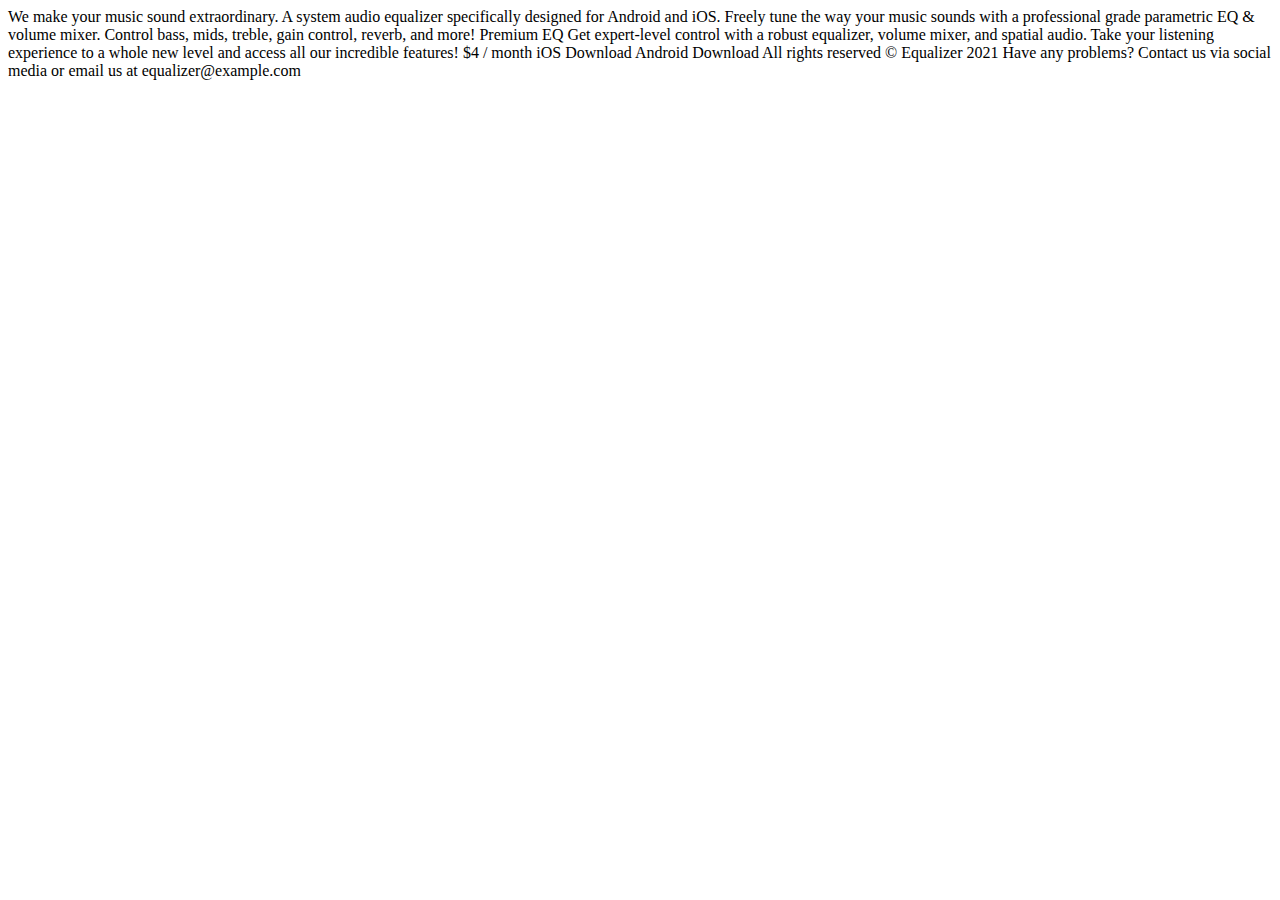
==== starter-code/index.html @ 19bcc017 "files added" ====
<!DOCTYPE html>
<html lang="en">
<head>
  <meta charset="UTF-8">
  <meta name="viewport" content="width=device-width, initial-scale=1.0">

  <link rel="icon" type="image/png" sizes="32x32" href="./assets/favicon-32x32.png">
  
  <title>Frontend Mentor | Equalizer landing page</title>
</head>
<body>

  We make your music sound extraordinary.

  A system audio equalizer specifically designed for Android and iOS. Freely tune the 
  way your music sounds with a professional grade parametric EQ & volume mixer. Control 
  bass, mids, treble, gain control, reverb, and more!

  Premium EQ

  Get expert-level control with a robust equalizer, volume mixer, and spatial audio. Take 
  your listening experience to a whole new level and access all our incredible features!

  $4 / month

  iOS Download
  Android Download

  All rights reserved © Equalizer 2021
  Have any problems? Contact us via social media or email us at equalizer@example.com

</body>
</html>
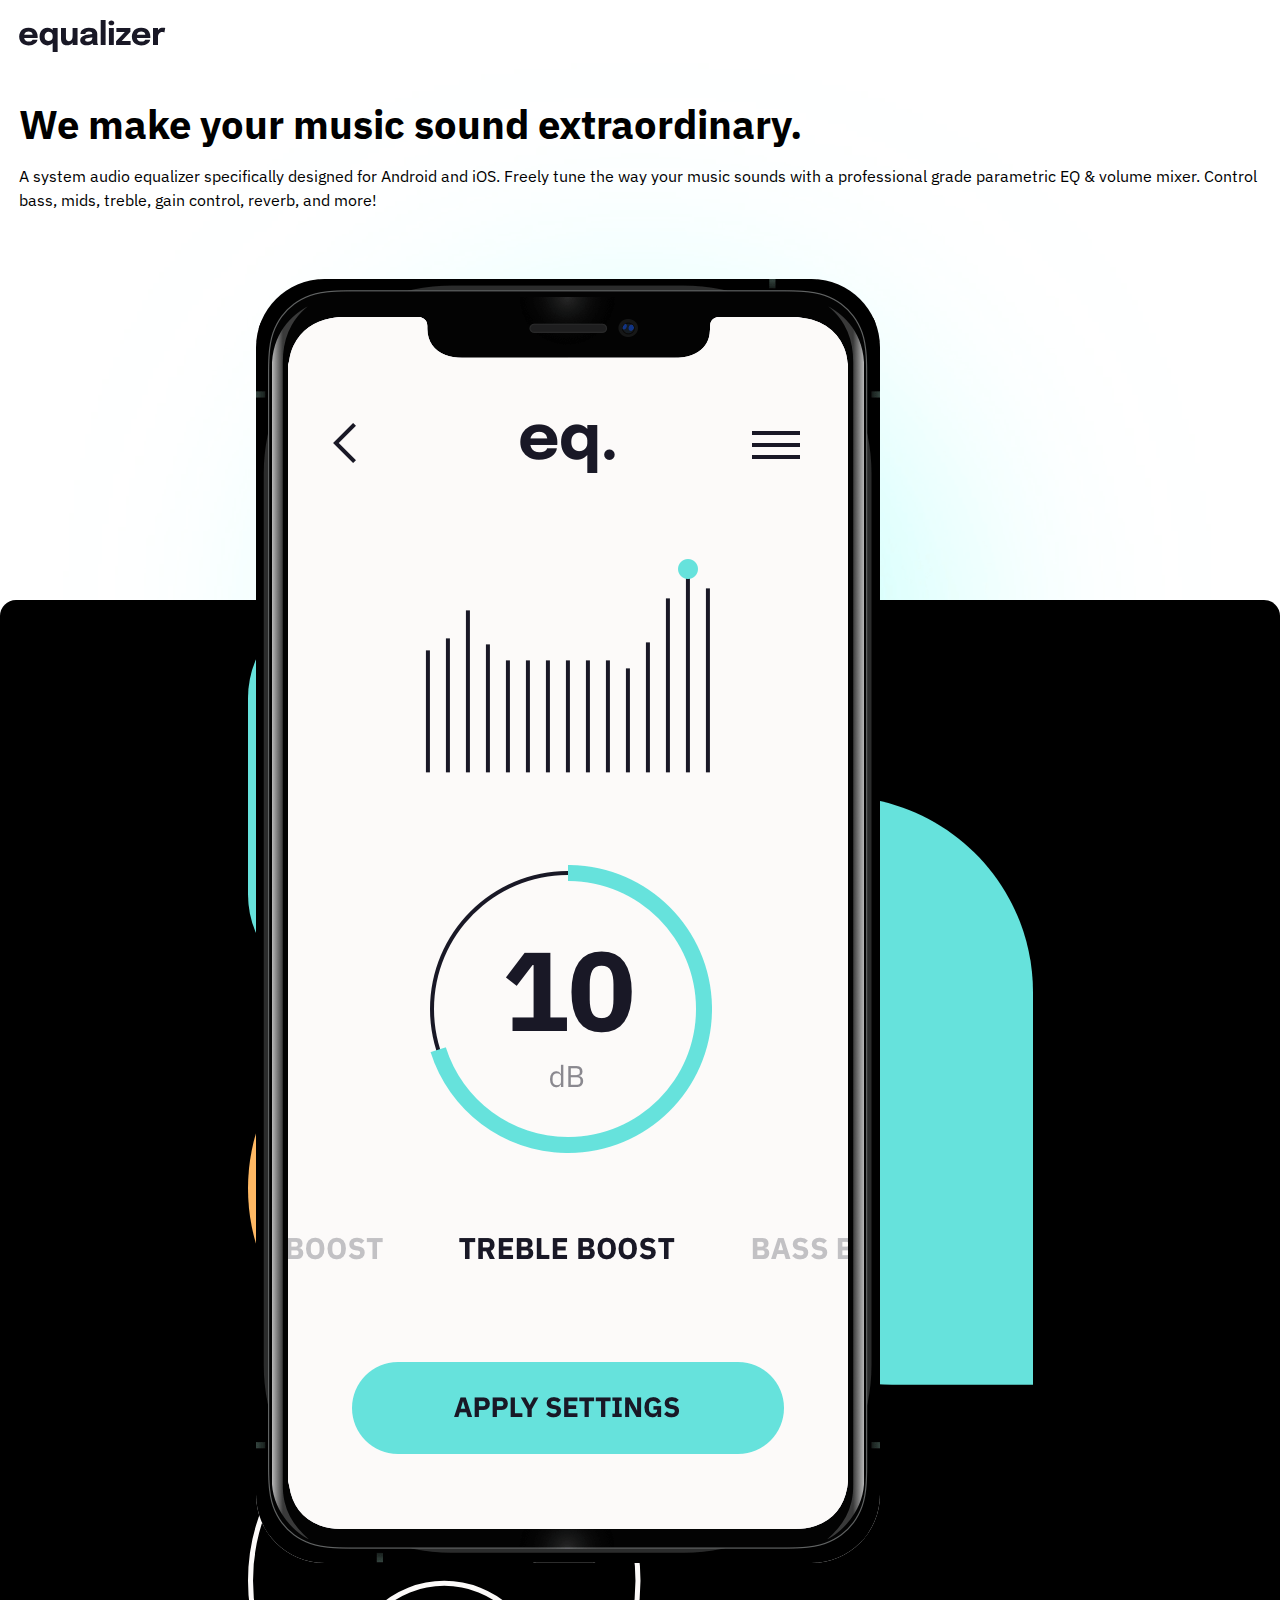
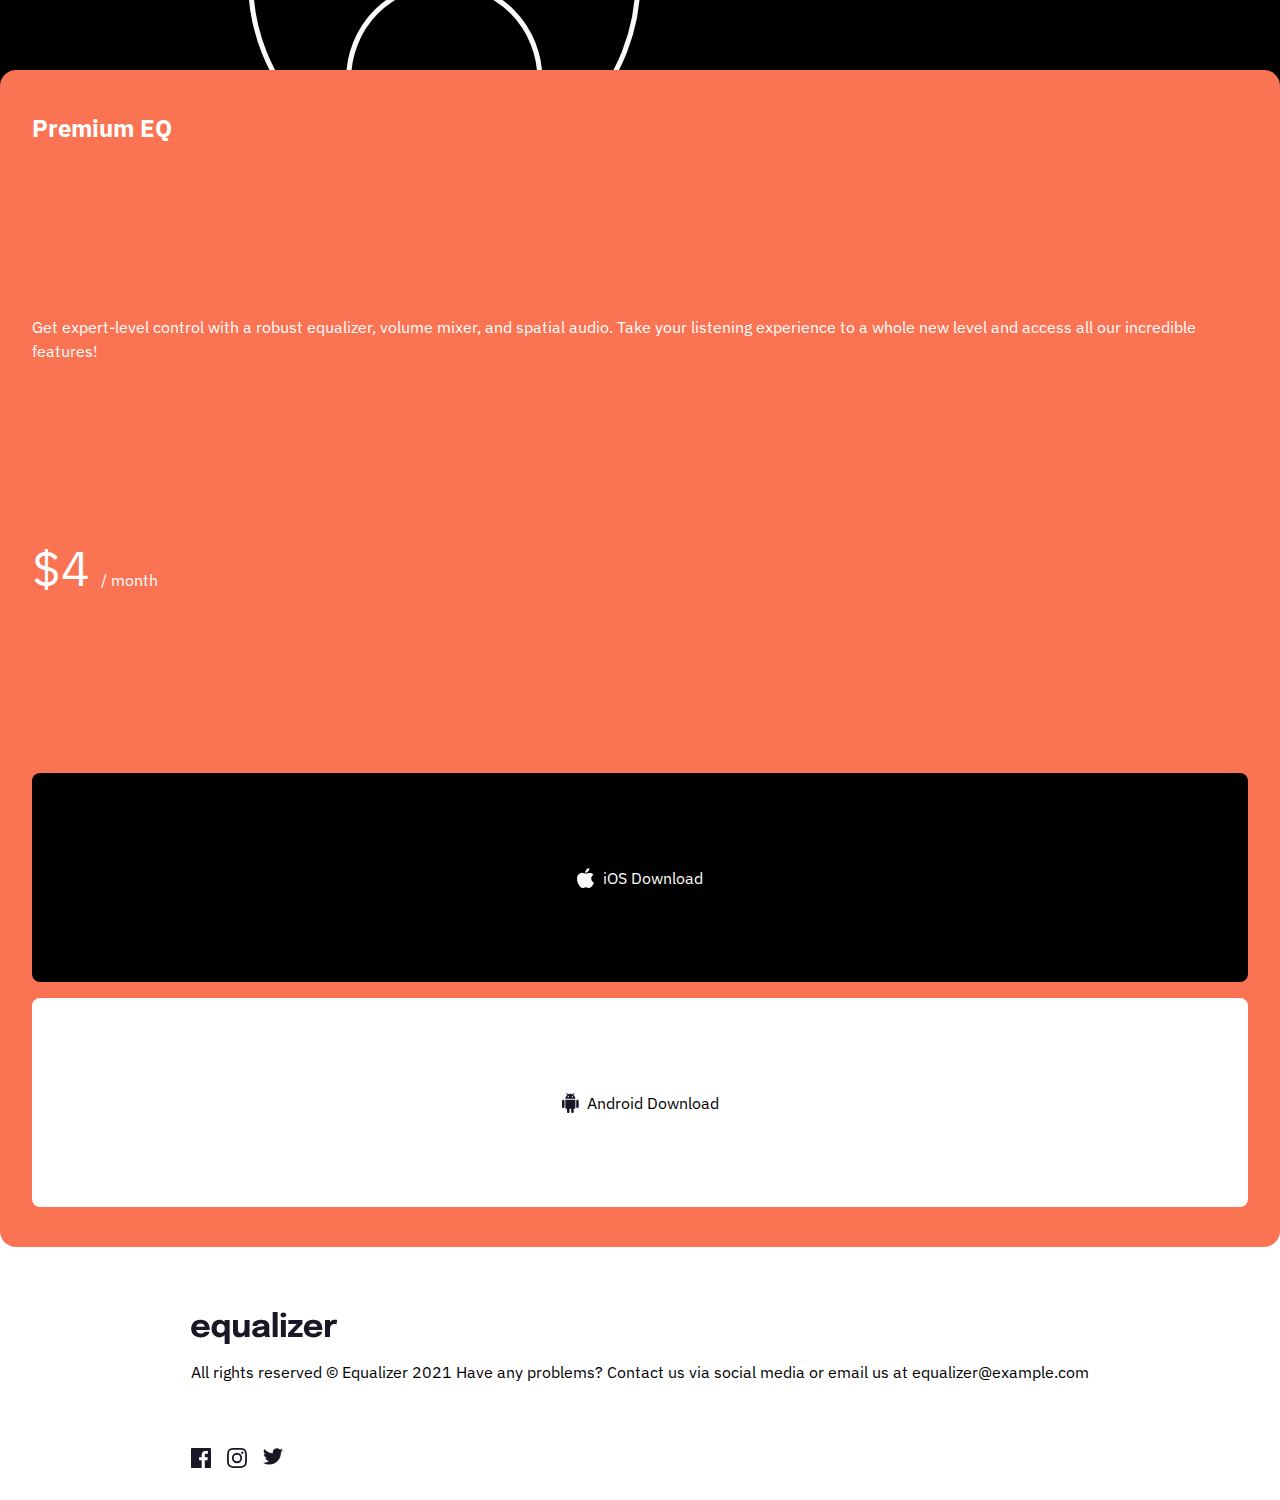
==== commit e2fa064d: "mobile layout finish" ====
--- a/starter-code/index.html
+++ b/starter-code/index.html
@@ -5,29 +5,61 @@
   <meta name="viewport" content="width=device-width, initial-scale=1.0">
 
   <link rel="icon" type="image/png" sizes="32x32" href="./assets/favicon-32x32.png">
-  
+  <link rel="stylesheet" href="style.css">
+  <link rel="preconnect" href="https://fonts.googleapis.com">
+<link rel="preconnect" href="https://fonts.gstatic.com" crossorigin>
+<link href="https://fonts.googleapis.com/css2?family=IBM+Plex+Sans:wght@300;500;700&display=swap" rel="stylesheet">
   <title>Frontend Mentor | Equalizer landing page</title>
 </head>
-<body>
+<body class="grid x-center y-center gap-m">
+  <header class="grid x-center y-center gap-m">
+    <nav>
+        <img src="assets/logo.svg" alt="">
+    </nav>
+    <div class="info-container grid gap-s">
+      <h1>We make your music sound extraordinary.</h1>
+      <p>A system audio equalizer specifically designed for Android and iOS. Freely tune the 
+        way your music sounds with a professional grade parametric EQ & volume mixer. Control 
+        bass, mids, treble, gain control, reverb, and more!</p>
+      </div>
+      <img src="assets/bg-pattern-1.svg" alt="" class="bg-pattern-1">
+  </header>
+  <main class="grid x-center y-center">
+      <img src="assets/illustration-app.png" alt="" class="phone-img">
+      <div class="bg-pattern-2"></div>
+    <section class="grid gap-s">
+      <h2>Premium EQ</h2>
+      <p>Get expert-level control with a robust equalizer, volume mixer, and spatial audio. Take 
+        your listening experience to a whole new level and access all our incredible features!</p>
+        <p><span class="font-l">$4 </span>/ month</p>
+        <a href=""><img src="assets/icon-apple.svg" alt="">iOS Download</a>
+        <a href=""><img src="assets/icon-android.svg" alt="">Android Download</a>
+    </section>
+  </main>
+  <footer class="grid x-center y-center">
+    <img src="assets/logo.svg" alt="">
+    <p>All rights reserved © Equalizer 2021
+      Have any problems? Contact us via social media or email us at equalizer@example.com</p>
+    <ul>
+      <li><img src="assets/icon-facebook.svg" alt=""></li>
+      <li><img src="assets/icon-instagram.svg" alt=""></li>
+      <li><img src="assets/icon-twitter.svg" alt=""></li>
+    </ul>
+  </footer>
+  
 
-  We make your music sound extraordinary.
+ 
 
-  A system audio equalizer specifically designed for Android and iOS. Freely tune the 
-  way your music sounds with a professional grade parametric EQ & volume mixer. Control 
-  bass, mids, treble, gain control, reverb, and more!
+  
 
-  Premium EQ
+  
 
-  Get expert-level control with a robust equalizer, volume mixer, and spatial audio. Take 
-  your listening experience to a whole new level and access all our incredible features!
+  
 
-  $4 / month
+  
+  
 
-  iOS Download
-  Android Download
-
-  All rights reserved © Equalizer 2021
-  Have any problems? Contact us via social media or email us at equalizer@example.com
+  
 
 </body>
 </html>--- a/starter-code/style.css
+++ b/starter-code/style.css
@@ -0,0 +1,192 @@
+*,
+*::before,
+*::after {
+  box-sizing: border-box;
+}
+
+/* Remove default margin */
+body,
+h1,
+h2,
+h3,
+h4,
+p,
+figure,
+blockquote,
+dl,
+dd {
+  margin: 0;
+}
+
+/* Remove list styles on ul, ol elements with a list role, which suggests default styling will be removed */
+ul[role='list'],
+ol[role='list'] {
+  list-style: none;
+}
+
+/* Set core root defaults */
+html:focus-within {
+  scroll-behavior: smooth;
+}
+
+/* Set core body defaults */
+body {
+  min-height: 100vh;
+  text-rendering: optimizeSpeed;
+  line-height: 1.5;
+}
+
+/* A elements that don't have a class get default styles */
+a:not([class]) {
+  text-decoration-skip-ink: auto;
+}
+
+/* Make images easier to work with */
+img,
+picture {
+  max-width: 100%;
+  display: block;
+}
+
+/* Inherit fonts for inputs and buttons */
+input,
+button,
+textarea,
+select {
+  font: inherit;
+}
+
+/* Remove all animations, transitions and smooth scroll for people that prefer not to see them */
+@media (prefers-reduced-motion: reduce) {
+  html:focus-within {
+   scroll-behavior: auto;
+  }
+  
+  *,
+  *::before,
+  *::after {
+    animation-duration: 0.01ms !important;
+    animation-iteration-count: 1 !important;
+    transition-duration: 0.01ms !important;
+    scroll-behavior: auto !important;
+  }
+}
+
+body{
+    font-family: 'IBM Plex Sans', sans-serif;
+    
+    background-image: url(assets/bg-main-mobile.png);
+    background-size:contain;
+    background-repeat: no-repeat;
+    background-position: top;
+ 
+}
+
+.grid{
+    display: grid;
+}
+
+.x-center{
+    justify-content: center;
+}
+
+.y-center{
+    align-items: center;
+}
+
+.bg-pattern-1{
+    display: none;
+}
+
+.gap-m{
+    gap: 3rem;
+}
+
+.gap-s{
+    gap: 1rem;
+}
+
+header h1{
+   font-size: 2.5rem;
+   line-height: 1.2;
+}
+
+header{
+    padding: 1.2rem;
+}
+
+main{
+    grid-template-columns: 1fr 3fr 1fr;
+    grid-template-rows: .3fr .9fr .1fr .1fr 1fr;
+}
+
+.phone-img{
+    z-index: 2;
+    grid-area: 1/2/3/3;
+}
+
+.bg-pattern-2{
+    z-index: 1;
+    grid-area: 2/1/5/4;
+    background-color: black;
+    width: 100%;
+    height: 100%;
+    background-image: url(assets/bg-pattern-2.svg);
+    background-repeat: no-repeat;
+    background-position: center;
+    background-size:contain;
+    border-radius: 1em;
+    
+}
+
+main section{
+    grid-area: 4/1/6/4;
+    z-index: 3;
+    background-color: #FA7453;
+    padding: 2.5rem 2rem;
+    height: 100%;
+    color: white;
+    border-radius: 1em;
+}
+
+section a{
+    width: 100%;
+    display: flex;
+    justify-content: center;
+    align-items: center;
+    gap: .5rem;
+    text-decoration: none;
+    padding: 1em 0;
+    border-radius: .5em;
+}
+
+.font-l{
+    font-size: 3rem;
+}
+
+
+section a:nth-of-type(1){
+    color: white;
+    background-color:black ;
+}
+
+section a:nth-of-type(2){
+    color: black;
+    background-color:white ;
+}
+
+footer{
+    padding:1rem 2rem;
+    gap: 1rem;
+}
+
+ul{
+    display: flex;
+    gap: 1rem;
+    padding: 0;
+    margin-top: 3rem;
+}
+
+li{
+    list-style: none;;
+}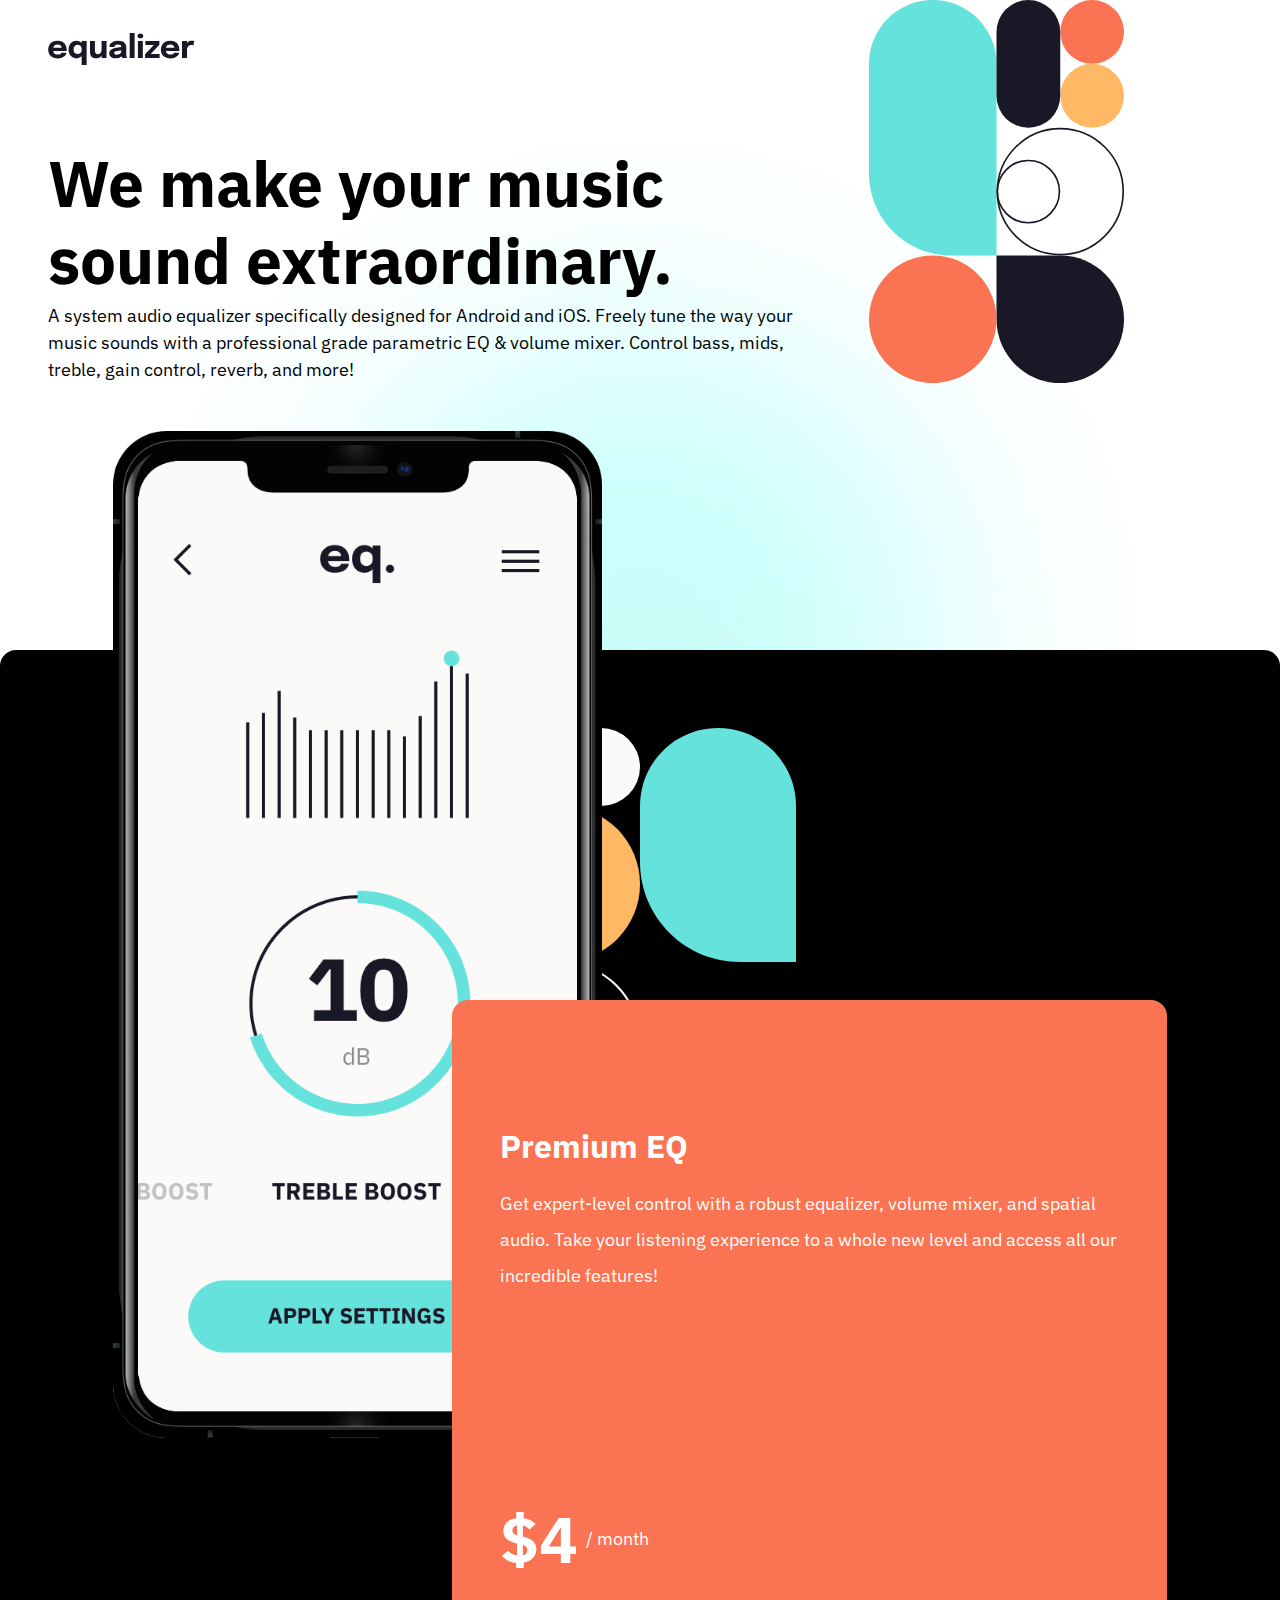
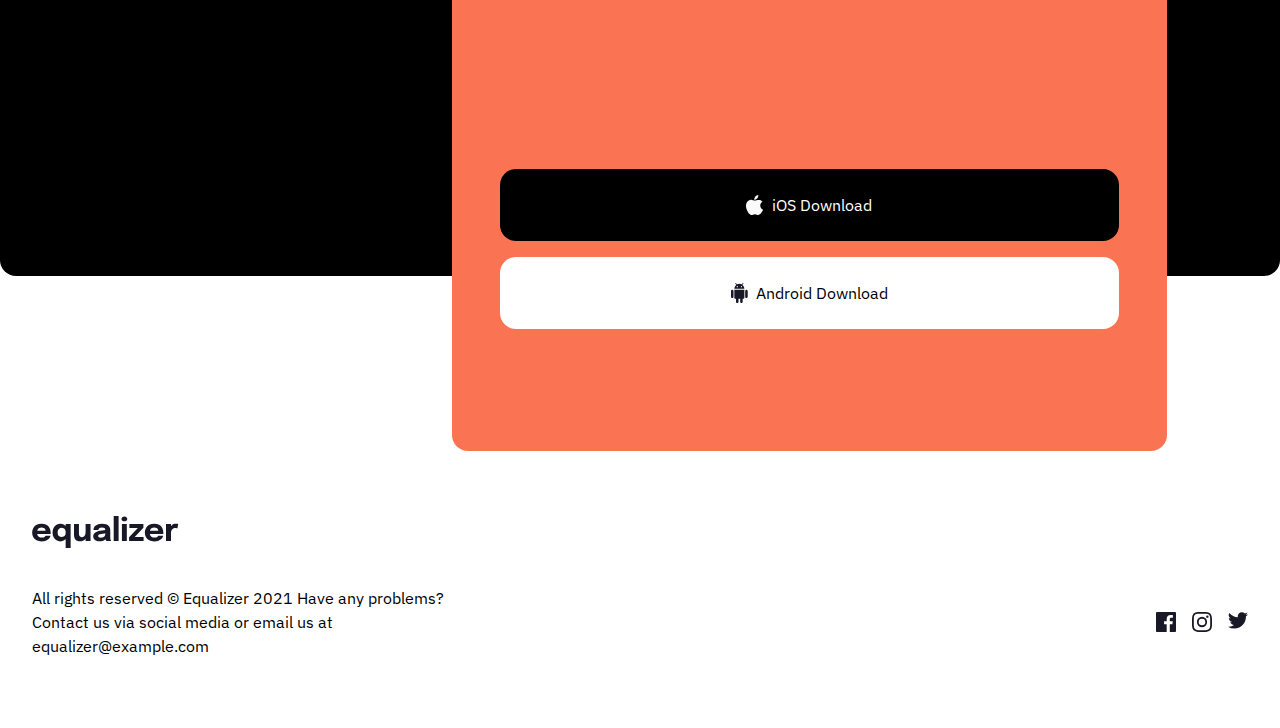
==== commit c80fc436: "tablet layout done" ====
--- a/starter-code/index.html
+++ b/starter-code/index.html
@@ -1,65 +1,73 @@
 <!DOCTYPE html>
 <html lang="en">
-<head>
-  <meta charset="UTF-8">
-  <meta name="viewport" content="width=device-width, initial-scale=1.0">
+  <head>
+    <meta charset="UTF-8" />
+    <meta name="viewport" content="width=device-width, initial-scale=1.0" />
 
-  <link rel="icon" type="image/png" sizes="32x32" href="./assets/favicon-32x32.png">
-  <link rel="stylesheet" href="style.css">
-  <link rel="preconnect" href="https://fonts.googleapis.com">
-<link rel="preconnect" href="https://fonts.gstatic.com" crossorigin>
-<link href="https://fonts.googleapis.com/css2?family=IBM+Plex+Sans:wght@300;500;700&display=swap" rel="stylesheet">
-  <title>Frontend Mentor | Equalizer landing page</title>
-</head>
-<body class="grid x-center y-center gap-m">
-  <header class="grid x-center y-center gap-m">
-    <nav>
-        <img src="assets/logo.svg" alt="">
-    </nav>
-    <div class="info-container grid gap-s">
-      <h1>We make your music sound extraordinary.</h1>
-      <p>A system audio equalizer specifically designed for Android and iOS. Freely tune the 
-        way your music sounds with a professional grade parametric EQ & volume mixer. Control 
-        bass, mids, treble, gain control, reverb, and more!</p>
+    <link
+      rel="icon"
+      type="image/png"
+      sizes="32x32"
+      href="./assets/favicon-32x32.png"
+    />
+    <link rel="stylesheet" href="style.css" />
+    <link rel="preconnect" href="https://fonts.googleapis.com" />
+    <link rel="preconnect" href="https://fonts.gstatic.com" crossorigin />
+    <link
+      href="https://fonts.googleapis.com/css2?family=IBM+Plex+Sans:wght@300;500;700&display=swap"
+      rel="stylesheet"
+    />
+    <title>Frontend Mentor | Equalizer landing page</title>
+  </head>
+  <body class="grid x-center y-center gap-m">
+    <header class="grid x-center y-center gap-m">
+      <nav>
+        <img src="assets/logo.svg" alt="" />
+      </nav>
+      <div class="info-container grid gap-s">
+        <h1>We make your music sound extraordinary.</h1>
+        <p>
+          A system audio equalizer specifically designed for Android and iOS.
+          Freely tune the way your music sounds with a professional grade
+          parametric EQ & volume mixer. Control bass, mids, treble, gain
+          control, reverb, and more!
+        </p>
       </div>
-      <img src="assets/bg-pattern-1.svg" alt="" class="bg-pattern-1">
-  </header>
-  <main class="grid x-center y-center">
-      <img src="assets/illustration-app.png" alt="" class="phone-img">
+      <div class="bg-pattern-1"></div>
+    </header>
+    <main class="grid x-center y-center">
+      <img src="assets/illustration-app.png" alt="" class="phone-img" />
       <div class="bg-pattern-2"></div>
-    <section class="grid gap-s">
-      <h2>Premium EQ</h2>
-      <p>Get expert-level control with a robust equalizer, volume mixer, and spatial audio. Take 
-        your listening experience to a whole new level and access all our incredible features!</p>
-        <p><span class="font-l">$4 </span>/ month</p>
-        <a href=""><img src="assets/icon-apple.svg" alt="">iOS Download</a>
-        <a href=""><img src="assets/icon-android.svg" alt="">Android Download</a>
-    </section>
-  </main>
-  <footer class="grid x-center y-center">
-    <img src="assets/logo.svg" alt="">
-    <p>All rights reserved © Equalizer 2021
-      Have any problems? Contact us via social media or email us at equalizer@example.com</p>
-    <ul>
-      <li><img src="assets/icon-facebook.svg" alt=""></li>
-      <li><img src="assets/icon-instagram.svg" alt=""></li>
-      <li><img src="assets/icon-twitter.svg" alt=""></li>
-    </ul>
-  </footer>
-  
-
- 
-
-  
-
-  
-
-  
-
-  
-  
-
-  
-
-</body>
-</html>+      <section>
+        <div class="price-info-container">
+          <h2>Premium EQ</h2>
+          <p>
+            Get expert-level control with a robust equalizer, volume mixer, and
+            spatial audio. Take your listening experience to a whole new level and
+            access all our incredible features!
+          </p>
+        </div>
+        
+        <p class="price-tag"><span class="font-l">$4 </span>/ month</p>
+        <div class="btn-container">
+          <a href=""><img src="assets/icon-apple.svg" alt="" />iOS Download</a>
+          <a href=""
+            ><img src="assets/icon-android.svg" alt="" />Android Download</a
+          >
+        </div>
+      </section>
+    </main>
+    <footer class="grid x-center y-center">
+      <img src="assets/logo.svg" alt="" />
+      <p>
+        All rights reserved © Equalizer 2021 Have any problems? Contact us via
+        social media or email us at equalizer@example.com
+      </p>
+      <ul>
+        <li><img src="assets/icon-facebook.svg" alt="" /></li>
+        <li><img src="assets/icon-instagram.svg" alt="" /></li>
+        <li><img src="assets/icon-twitter.svg" alt="" /></li>
+      </ul>
+    </footer>
+  </body>
+</html>
--- a/starter-code/style.css
+++ b/starter-code/style.css
@@ -19,8 +19,8 @@
 }
 
 /* Remove list styles on ul, ol elements with a list role, which suggests default styling will be removed */
-ul[role='list'],
-ol[role='list'] {
+ul[role="list"],
+ol[role="list"] {
   list-style: none;
 }
 
@@ -59,9 +59,9 @@
 /* Remove all animations, transitions and smooth scroll for people that prefer not to see them */
 @media (prefers-reduced-motion: reduce) {
   html:focus-within {
-   scroll-behavior: auto;
-  }
-  
+    scroll-behavior: auto;
+  }
+
   *,
   *::before,
   *::after {
@@ -72,121 +72,237 @@
   }
 }
 
-body{
-    font-family: 'IBM Plex Sans', sans-serif;
-    
-    background-image: url(assets/bg-main-mobile.png);
-    background-size:contain;
+body {
+  font-family: "IBM Plex Sans", sans-serif;
+
+  background-image: url(assets/bg-main-mobile.png);
+  background-size: contain;
+  background-repeat: no-repeat;
+  background-position: top;
+}
+
+.grid {
+  display: grid;
+}
+
+.x-center {
+  justify-content: center;
+}
+
+.y-center {
+  align-items: center;
+}
+
+.bg-pattern-1 {
+  display: none;
+}
+
+.gap-m {
+  gap: 3rem;
+}
+
+.gap-s {
+  gap: 1rem;
+}
+
+header h1 {
+  font-size: 2.5rem;
+  line-height: 1.2;
+}
+
+header {
+  padding: 1.2rem;
+}
+
+main {
+  grid-template-columns: 1fr 3fr 1fr;
+  grid-template-rows: 0.3fr 0.9fr 0.1fr 0.1fr 1fr;
+}
+
+.price-tag {
+  display: flex;
+  align-items: center;
+  gap: 0.5rem;
+}
+
+.phone-img {
+  z-index: 2;
+  grid-area: 1/2/3/3;
+}
+
+.bg-pattern-2 {
+  z-index: 1;
+  grid-area: 2/1/5/4;
+  background-color: black;
+  width: 100%;
+  height: 100%;
+  background-image: url(assets/bg-pattern-2.svg);
+  background-repeat: no-repeat;
+  background-position: center;
+  background-size: contain;
+  border-radius: 1em;
+}
+
+main section {
+  grid-area: 4/1/6/4;
+  z-index: 3;
+  background-color: #fa7453;
+  padding: 2.5rem 2rem;
+  height: 100%;
+  color: white;
+  border-radius: 1em;
+  display: flex;
+  flex-direction: column;
+  justify-content: space-around;
+  gap: 1rem;
+}
+
+section a {
+  width: 100%;
+  display: flex;
+  justify-content: center;
+  align-items: center;
+  gap: 0.5rem;
+  text-decoration: none;
+  padding: 1em 0;
+  border-radius: 1em;
+}
+
+.btn-container{
+  display: flex;
+  gap: 1rem;
+  flex-direction: column;
+}
+
+.font-l {
+  font-size: 3rem;
+}
+
+section a:nth-of-type(1) {
+  color: white;
+  background-color: black;
+}
+
+section a:nth-of-type(2) {
+  color: black;
+  background-color: white;
+}
+
+footer {
+  padding: 1rem 2rem;
+  gap: 1rem;
+}
+
+ul {
+  display: flex;
+  gap: 1rem;
+  padding: 0;
+  margin-top: 3rem;
+}
+
+li {
+  list-style: none;
+}
+
+@media (min-width: 48em) {
+  header h1 {
+    font-size: 4rem;
+  }
+  header {
+    grid-template-columns: 3fr 1.5fr;
+    grid-template-areas:
+      "logo picture"
+      "intro picture";
+    padding: 0;
+  }
+
+  .gap-m {
+    gap: 2;
+  }
+  .bg-pattern-1 {
+    display: block;
+    grid-area: picture;
+    height: 100%;
+    background-image: url(assets/bg-pattern-1.svg);
+    background-size: contain;
     background-repeat: no-repeat;
+  }
+  .info-container {
+    grid-area: intro;
+    padding: 2rem 0 0 3rem;
+  }
+  nav {
+    grid-area: logo;
+    padding: 2rem 0 0 3rem;
+  }
+  header p {
+    font-size: 1.125rem;
+  }
+
+  /* Section 2 */
+
+  main {
+    grid-template-columns: 0.3fr 0.9fr 0.4fr 0.5fr 1fr 0.3fr;
+    grid-template-rows: 0.5fr 0.8fr 1fr 1fr 0.4fr;
+  }
+  .phone-img {
+    grid-area: 1/2/4/4;
+  }
+
+  .bg-pattern-2 {
+    grid-area: 2/1/5/7;
     background-position: top;
- 
-}
-
-.grid{
-    display: grid;
-}
-
-.x-center{
-    justify-content: center;
-}
-
-.y-center{
+    background-size: auto;
+  }
+  main section {
+    grid-area: 3/3/7/6;
+    padding: 3rem;
+  }
+
+  main h2{
+    font-size: 2rem;
+  }
+
+  .gap-s{
+    gap: .2rem;
+  }
+  main section p{
+    font-size: 1.125rem;
+    margin-top: 1rem;
+    line-height: 2;
+  }
+
+  .font-l{
+    font-size: 4.0625rem;
+    font-weight: 700;
+  }
+  main section a{
+    padding: 1.5rem 0;
+  }
+
+  /* FOOTER */
+  footer{
+    grid-template-columns: .6fr 1fr;
+    grid-template-areas: 
+    'logo logo'
+    'text social'
+    ;
     align-items: center;
-}
-
-.bg-pattern-1{
-    display: none;
-}
-
-.gap-m{
-    gap: 3rem;
-}
-
-.gap-s{
-    gap: 1rem;
-}
-
-header h1{
-   font-size: 2.5rem;
-   line-height: 1.2;
-}
-
-header{
-    padding: 1.2rem;
-}
-
-main{
-    grid-template-columns: 1fr 3fr 1fr;
-    grid-template-rows: .3fr .9fr .1fr .1fr 1fr;
-}
-
-.phone-img{
-    z-index: 2;
-    grid-area: 1/2/3/3;
-}
-
-.bg-pattern-2{
-    z-index: 1;
-    grid-area: 2/1/5/4;
-    background-color: black;
-    width: 100%;
-    height: 100%;
-    background-image: url(assets/bg-pattern-2.svg);
-    background-repeat: no-repeat;
-    background-position: center;
-    background-size:contain;
-    border-radius: 1em;
-    
-}
-
-main section{
-    grid-area: 4/1/6/4;
-    z-index: 3;
-    background-color: #FA7453;
-    padding: 2.5rem 2rem;
-    height: 100%;
-    color: white;
-    border-radius: 1em;
-}
-
-section a{
-    width: 100%;
-    display: flex;
-    justify-content: center;
-    align-items: center;
-    gap: .5rem;
-    text-decoration: none;
-    padding: 1em 0;
-    border-radius: .5em;
-}
-
-.font-l{
-    font-size: 3rem;
-}
-
-
-section a:nth-of-type(1){
-    color: white;
-    background-color:black ;
-}
-
-section a:nth-of-type(2){
-    color: black;
-    background-color:white ;
-}
-
-footer{
-    padding:1rem 2rem;
-    gap: 1rem;
-}
-
-ul{
-    display: flex;
-    gap: 1rem;
-    padding: 0;
-    margin-top: 3rem;
-}
-
-li{
-    list-style: none;;
-}+    padding-bottom: 3rem;
+  }
+  footer img{
+    grid-area: logo;
+  }
+
+  footer p{
+    grid-area: text;
+  }
+
+  footer ul{
+    grid-area: social;
+    align-self: center;
+    margin-bottom: 3rem;
+    justify-self: flex-end;
+  }
+
+}
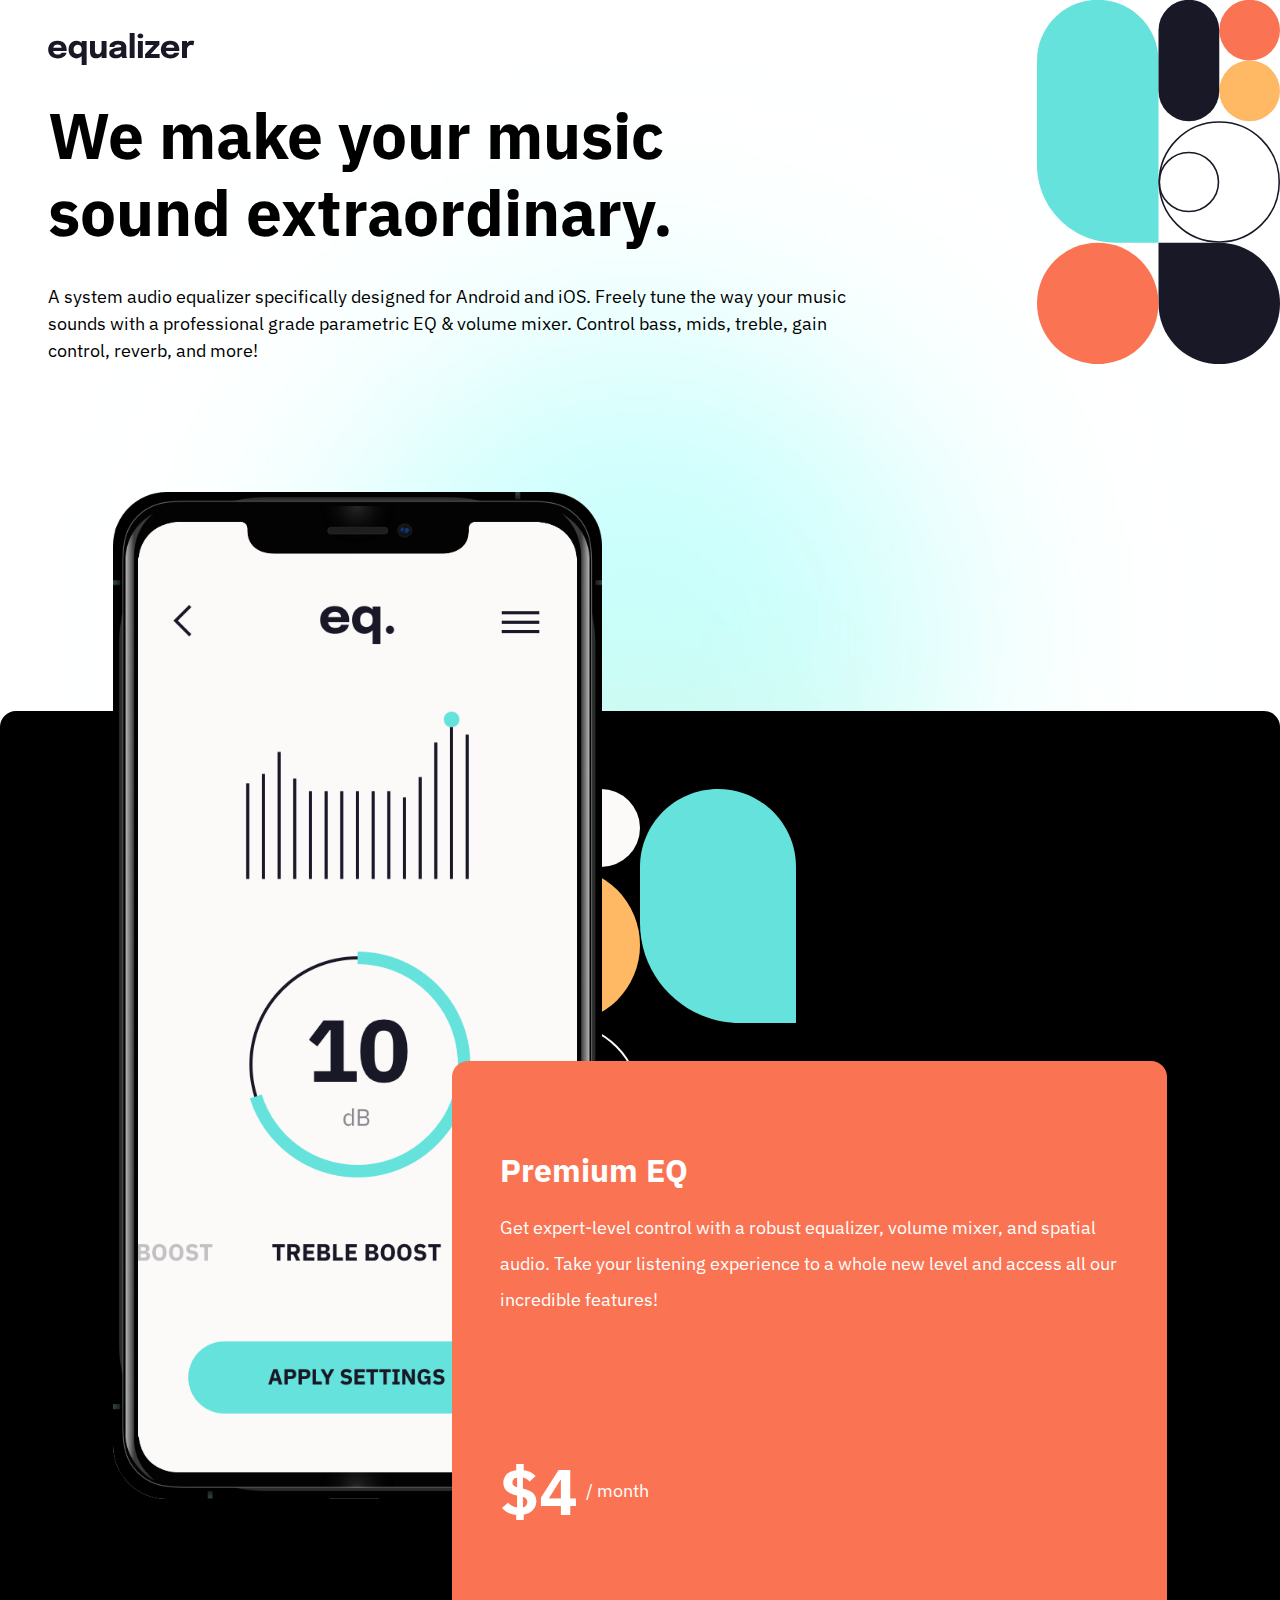
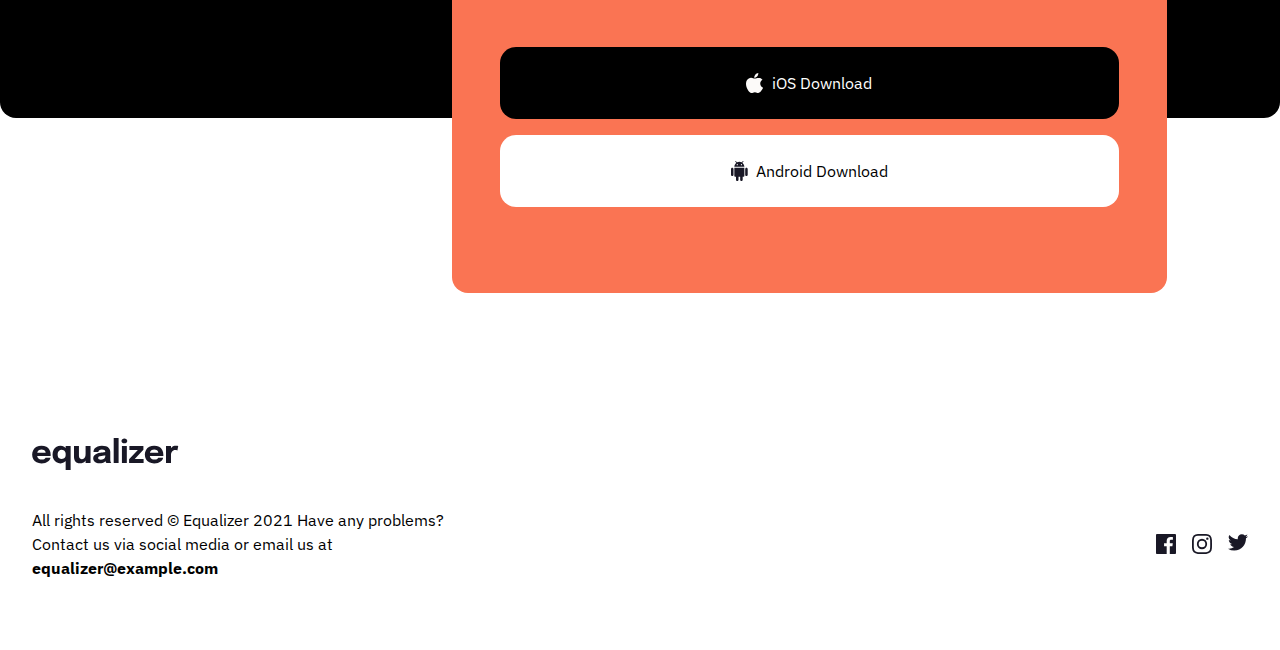
==== commit f96db571: "exercise finish" ====
--- a/starter-code/index.html
+++ b/starter-code/index.html
@@ -20,7 +20,7 @@
     <title>Frontend Mentor | Equalizer landing page</title>
   </head>
   <body class="grid x-center y-center gap-m">
-    <header class="grid x-center y-center gap-m">
+    <header class="grid x-center y-center">
       <nav>
         <img src="assets/logo.svg" alt="" />
       </nav>
@@ -61,7 +61,7 @@
       <img src="assets/logo.svg" alt="" />
       <p>
         All rights reserved © Equalizer 2021 Have any problems? Contact us via
-        social media or email us at equalizer@example.com
+        social media or email us at <span class="bold">equalizer@example.com</span>
       </p>
       <ul>
         <li><img src="assets/icon-facebook.svg" alt="" /></li>
--- a/starter-code/style.css
+++ b/starter-code/style.css
@@ -188,6 +188,22 @@
   background-color: white;
 }
 
+section a:nth-of-type(1):hover {
+ cursor: pointer;
+ background-color: #66E2DC;
+}
+
+section a:nth-of-type(2):hover {
+  cursor: pointer;
+  background-color: #FFB964;
+}
+
+ul li:hover{
+  filter: invert(27%) sepia(51%) saturate(2878%) hue-rotate(346deg) brightness(104%) contrast(97%);
+  cursor: pointer;
+}
+
+
 footer {
   padding: 1rem 2rem;
   gap: 1rem;
@@ -204,6 +220,9 @@
   list-style: none;
 }
 
+.bold{
+  font-weight: 700;
+}
 @media (min-width: 48em) {
   header h1 {
     font-size: 4rem;
@@ -217,8 +236,9 @@
   }
 
   .gap-m {
-    gap: 2;
-  }
+    gap: 8rem;
+  }
+
   .bg-pattern-1 {
     display: block;
     grid-area: picture;
@@ -226,6 +246,7 @@
     background-image: url(assets/bg-pattern-1.svg);
     background-size: contain;
     background-repeat: no-repeat;
+    background-position: right;
   }
   .info-container {
     grid-area: intro;
@@ -243,7 +264,7 @@
 
   main {
     grid-template-columns: 0.3fr 0.9fr 0.4fr 0.5fr 1fr 0.3fr;
-    grid-template-rows: 0.5fr 0.8fr 1fr 1fr 0.4fr;
+    grid-template-rows: 0.5fr 0.8fr 1fr .5fr 0.4fr;
   }
   .phone-img {
     grid-area: 1/2/4/4;
@@ -264,7 +285,7 @@
   }
 
   .gap-s{
-    gap: .2rem;
+    gap: 2rem;
   }
   main section p{
     font-size: 1.125rem;
@@ -306,3 +327,78 @@
   }
 
 }
+
+@media (min-width: 90em) {
+  header h1{
+    font-size: 5.5rem;
+  }
+  header p{
+    font-size: 1.25rem;
+  }
+
+  header{
+    gap: 4rem;
+  }
+
+  .gap-s{
+    gap: 2.5rem;
+  }
+
+  /* MAIN */
+
+  main{
+    grid-template-columns: .3fr 1fr .5fr 1.25fr .3fr;
+    grid-template-rows: 0.5fr 0.8fr 1fr .5fr 0.4fr;
+  }
+  .phone-img {
+    grid-area: 1/2/4/3;
+  }
+
+  .bg-pattern-2 {
+    grid-area: 2/1/5/7;
+    background-position: center;
+    background-size: 30%;
+    background-position-y: 1rem;
+  }
+
+  main section {
+    grid-area: 3/4/7/5;
+    padding: 4rem;
+    gap: 1rem;
+  }
+
+  main section h2{
+    font-size: 2.5rem;
+  }
+
+  main section p{
+    font-size: 1.25rem;
+    font-weight: 300;
+  }
+
+  .font-l{
+    font-size: 4.0625rem;
+  }
+  .gap-m{
+    gap: 7rem;
+  }
+
+  /* FOOTER */
+
+  footer{
+    grid-template-columns: .6fr 1fr 1.5fr;
+    grid-template-areas: 
+    'logo text social '
+    ;
+    align-items: center;
+    padding-bottom: 3rem;
+  }
+
+  footer img{
+    align-self: flex-start;
+  }
+
+  footer p{
+    align-self: flex-start;
+  }
+}
